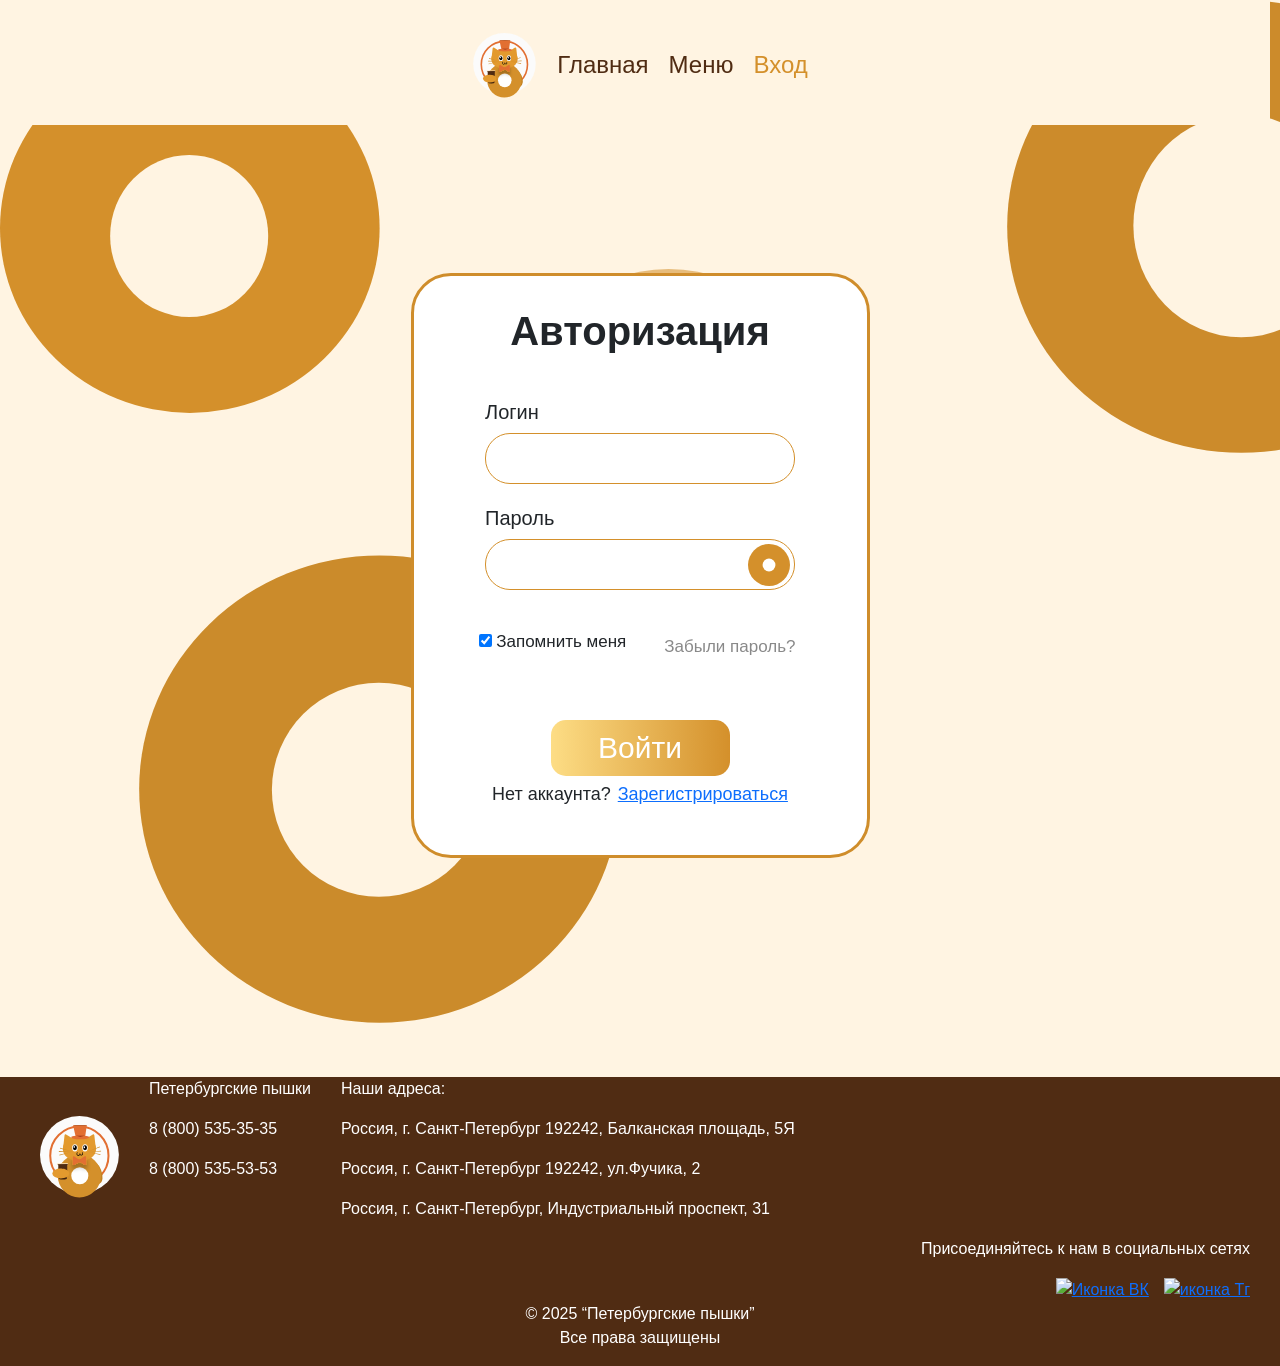
==== auth.html @ 39a7d9be "1" ====
<!DOCTYPE html>
<html lang="en">

<head>
    <meta charset="UTF-8">
    <meta name="viewport" content="width=device-width, initial-scale=1.0">
    <title>Document</title>
    <link href="https://cdn.jsdelivr.net/npm/bootstrap@5.3.8/dist/css/bootstrap.min.css" rel="stylesheet" integrity="sha384-sRIl4kxILFvY47J16cr9ZwB07vP4J8+LH7qKQnuqkuIAvNWLzeN8tE5YBujZqJLB" crossorigin="anonymous">
    <link rel="stylesheet" href="web/css/style.css">
</head>

<body class="body_auth">
    
    <header >
        
        <!-- <nav>
<li><img class="logotype" src="web/img/1.svg" alt="логотип"/></li>
            <li><a href="index.html" class="nav_link">Главная</a></li>
            <li><a href="menu.html" class="nav_link">Меню</a></li>
            <li><a href="auth.html" class="nav_link_active">Вход</a></li>

        </nav> -->

        <nav class="nav-main">
        <div class="nav-wrapper">
          
            <!-- Центральные ссылки -->
            <div class="nav-center">
                <ul class="nav-links"> 
                    <li><img class="logotype" src="web/img/1.svg" alt="логотип"/></li>
                    <li><a href="index.html" class="nav_link">Главная</a></li>
                    <li><a href="menu.html" class="nav_link">Меню</a></li>
                    <li><a href="auth.html" class="nav_link_active">Вход</a></li>
                </ul>
            </div>
            
            
                <button class="nav-toggle" aria-label="Открыть меню">
                    <span class="hamburger"></span>
                </button>
            </div>
        </div>
    </nav>
      
    </header>
    <main>

        <div class="auth">
            <div class="help">
                <div class="card_auth">
                    <div class="txt_name_auth">
                        <p class="name_authReg">Авторизация</p>
                    </div>
                    <div class="fields_auth">
                        <div class="field_login">
                            <label class="name_field">Логин <br>
                                <input class="input_login" type="text" id="loginInput">
                                <div class="error-message" id="loginError"></div>
                            </label>
                        </div>
                        <div class="field_RegAuth">
                            <label class="name_field">Пароль<br>
                                <div class="password_main"> <input class="input_password" type="text" id="passwordInput">
                                    <a href="#" class="password_control"></a>
                                    <div class="error-message" id="passwordError"></div>
                                </div>

                            </label>
                        </div>
                    </div>
                    <div class="enter_checkbox">
                        <div class="checbox_forgot_Password">
                            <div class="checkbox_re">
                                <input class="checkbox_remember" type="checkbox" checked> Запомнить
                                меня
                            </div>
                            <div class="forgotPa">
                                <span>Забыли пароль?</span>
                            </div>
                        </div>
                        <div class="enter_of_register">
                            <div class="enter_but">
                                <a href="index_auth.html"><button class="enter_button">Войти</button></a>
                            </div>
                            <div class="of_register">
                                <span class="acc">Нет аккаунта? </span>
                                <a href="reg.html"><span class="go_reg"> Зарегистрироваться</span></a>
                            </div>
                        </div>


                    </div>



                </div>

            </div>


        </div>




    </main>
    
    <footer>
        <div>
            <div class="footer_info">
                <div class="info_address">
                    <img src="web/img/1.svg" alt="логотип" class="logoFooter">
                    <div>
                        <p class="nameOrg">Петербургские пышки</p>
                        <p class="telNumber1">8 (800) 535-35-35</p>
                        <p class="telNumber2">8 (800) 535-53-53</p>
                    </div>
                    <div>
                        <p class="address">Наши адреса:</p>
                        <p class="address1">Россия, г. Санкт-Петербург 192242, Балканская площадь, 5Я</p>
                        <p class="address2">Россия, г. Санкт-Петербург 192242, ул.Фучика, 2</p>
                        <p class="address3">Россия, г. Санкт-Петербург, Индустриальный проспект, 31</p>
                    </div>

                </div>

                <div class="info_social_network">
                    <p class="text_social_network">Присоединяйтесь к нам в социальных сетях</p>
                </div>
                <div class="icons">
                    <a href="https://vk.com/"><img src="Web/img/vk.svg" alt="Иконка ВК" class="PhotoVK"></a>
                    <a href="https://web.telegram.org/a/"><img src="Web/img/tg.svg" alt="иконка Тг" class="PhotoTg"></a>
                </div>
            </div>



            <div class="copyr_rights">
                <p class="copyra">
                    © 2025 “Петербургские пышки”</p>
                <p class="rights_reserved">Все права защищены
                </p>
            </div>
        </div>
    </footer>
    <script src="web/js/java_script.js"></script>
    <!-- <script>
// Простой скрипт для проверки
document.addEventListener('DOMContentLoaded', function() {
    const btn = document.querySelector('.enter_button');
    const loginInput = document.getElementById('loginInput');
    
    console.log('DOM загружен');
    console.log('Кнопка найдена:', btn);
    console.log('Поле логина найдено:', loginInput);
    
    if (btn && loginInput) {
        btn.addEventListener('click', function(e) {
            e.preventDefault();
            const value = loginInput.value.trim();
            
            if (!value) {
                alert('Введите логин!');
                loginInput.style.borderColor = 'red';
            } else if (value.length < 3) {
                alert('Логин слишком короткий!');
                loginInput.style.borderColor = 'red';
            } else {
                alert('Логин принят!');
                loginInput.style.borderColor = 'green';
                // Переход на другую страницу
                // window.location.href = 'index_auth.html';
            }
        });
    }
});
</script> -->
<script src="https://cdn.jsdelivr.net/npm/bootstrap@5.3.8/dist/js/bootstrap.bundle.min.js" integrity="sha384-FKyoEForCGlyvwx9Hj09JcYn3nv7wiPVlz7YYwJrWVcXK/BmnVDxM+D2scQbITxI" crossorigin="anonymous"></script>
<script src="web/js/java_script.js"></script>
</body>

</html>
---- web/css/style.css ----
@font-face {
    font-family: 'MyFont';
    src: url('/web/fonts/sf-pro-rounded.ttf') format("ttf");
}

body {
    background-color: #FFF4E2 !important;
    margin: 0 !important;
    font-family: 'MyFont', sans-serif !important;
}

header {
    background-color: #FFF4E2;
    position: relative;
    top: -10px;
    align-items: center;
}

.copyr_rights {
    display: flex;
    justify-content: center;
    flex-direction: column;
    align-items: center;
}

.info_social_network {
    display: flex;
    justify-content: right;
    padding-right: 30px;
}

.icons {
    display: flex;
    justify-content: right;
}

.photoBanner {
    display: flex;
    justify-content: center;
}

.glavCartDrinks {
    display: flex;
    flex-wrap: wrap;
    justify-content: center;
    margin-bottom: 20px;
}

.navMenu {
    display: flex;
    justify-content: center;
    align-items: center;
    flex-wrap: wrap;
    gap: 20px;
    padding-bottom: 15px;
    padding-top: 25px;
    background-color: #FFF4E2;
}

nav {
    display: flex;
    flex-grow: 1;
    justify-content: center;
    align-items: center;
    height: 86px;
    margin-top: 5px;

}

.nav_auth {
    display: flex;
    flex-grow: 1;
    justify-content: center;
    align-items: center;
    height: 86px;
    margin-top: 5px;
    margin-left: 137px;
}

.nav_link_active {
    color: #D4902B;
}

.center_header {
    display: flex;
    justify-content: center;
    align-items: center;
    flex-wrap: wrap;
    position: relative;
}

.right_header {
    display: flex;
    justify-content: end;
    align-items: center;
    gap: 20px;
    flex-wrap: wrap;

}


.copyra {
    margin: 0%;
}

.specialDrinkButton {
    color: #502c13;
    background-color: #ffff;
    border-radius: 25px;
    border: none;
    width: 234px;
    height: 46px;
    font-size: 20px;

    cursor: pointer;
}

.specialDrinkButton:hover {
    transition: background-color 0.3s;
    background-color: #502c13;
    color: #fdebc3;
    border: none;
}

.pushkiButton {
    color: #502c13;
    background-color: #ffff;
    border-radius: 25px;
    border: none;
    width: 169px;
    height: 46px;
    font-size: 20px;

    cursor: pointer;
}

.pushkiButton:hover {
    transition: background-color 0.3s;
    background-color: #502c13;
    color: #fdebc3;
    border: none;
}

.coffeButton {
    color: #502c13;
    background-color: #ffff;
    border-radius: 25px;
    border: none;
    width: 242px;
    height: 46px;
    font-size: 20px;

    cursor: pointer;
}

.coffeButton:hover {
    transition: background-color 0.3s;
    background-color: #502c13;
    color: #fdebc3;
    border: none;
}

.NO-coffeButton {
    color: #502c13;
    background-color: #ffff;
    border-radius: 25px;
    border: none;
    width: 150px;
    height: 46px;
    font-size: 20px;

    cursor: pointer;
}

.NO-coffeButton:hover {
    transition: background-color 0.3s;
    background-color: #502c13;
    color: #fdebc3;
    border: none;
}

.NiamButton {
    color: #502c13;
    background-color: #ffff;
    border-radius: 25px;
    border: none;
    width: 150px;
    height: 46px;
    font-size: 20px;

    cursor: pointer;
}

.NiamButton:hover {
    transition: background-color 0.3s;
    background-color: #502c13;
    color: #fdebc3;
    border: none;
}

.dessertsButton {
    color: #502c13;
    background-color: #ffff;
    border-radius: 25px;
    border: none;
    width: 169px;
    height: 46px;
    font-size: 20px;

    cursor: pointer;
}

.dessertsButton:hover {
    transition: background-color 0.3s;
    background-color: #502c13;
    color: #fdebc3;
    border: none;
}

.bakeryButton {
    color: #502c13;
    background-color: #ffff;
    border-radius: 25px;
    border: none;
    width: 165px;
    height: 46px;
    font-size: 20px;

    cursor: pointer;
}

.bakeryButton:hover {
    transition: background-color 0.3s;
    background-color: #502c13;
    color: #fdebc3;
    border: none;
}



.bakeryButton:active {
    background-color: #502c13;
    color: #fdebc3;
    border: none;
}






.SpecialMenu {
    display: flex;
    flex-wrap: wrap;
}

header {
    align-items: center;
    display: flex;
    justify-content: center;
    list-style: none;
    margin: 10px;
}

nav {
    display: flex;
    flex-direction: row;
    gap: 20px;
    font-size: 22px;
}

header>nav a {
    text-decoration: none;
    color: black;


}




.textBanner {
    position: absolute;
    font-weight: bold;
}

.textSpecialMenu-container {
    display: flex;
    flex-direction: column;
    justify-content: start;
    padding-left: 100px;
    width: 400px;

    /* align-items: center; */
}

.SpecialMenu-container {
    display: flex;
    align-items: center;
    justify-content: center;
    position: relative;
}

.textSpecialMenu1 {
    font-size: 28px;
    font-weight: bold;

}

.textSpecialMenu2 {
    font-size: 24px;
}


.specialMenuGet {
    background-color: #502c13;
    color: #fdebc3;
    border-radius: 25px;
    border: none;
    width: 247px;
    height: 54px;
    display: flex;
    justify-content: center;
    align-items: center;
    font-size: 25px;
    cursor: pointer;
    text-decoration: none;
}

.specialMenuGet:hover {
    transition: background-color 0.3s;
    background-color: #D4902B;
    color: #502c13;
    border: none;
}


.specialMenuGet:active {
    transition: background-color 0.3s;
    background-color: #D4902B;
    color: #502c13;
    border: none;
}



.drinksCart {
    width: 400px;
}

.drinksCart:nth-child(1):hover {
    transform: scale(1.1)
}

.PushkaCart {
    width: 400px;
}


.PushkaCart:nth-child(1):hover {
    transform: scale(1.1)
}

.DessertCart {
    width: 425px;
}


.DessertCart:nth-child(1):hover {
    transform: scale(1.1)
}


footer {
    padding: 0px;
    width: 100%;
    background-color: #502c13;
    color: #ffff;
}

.glavCartDrinks {
    display: flex;
    justify-content: center;
    gap: 120px;
}


.textAboutUs {
    font-size: 24px;
    width: 500px;

}

.headingAboutUs {
    display: flex;
    justify-content: center;
    font-size: 30px;
}

.internalAboutUs {
    display: flex;
    justify-content: center;
    gap: 20px;
    flex-direction: row;
    align-items: center;
}

.meow-aboutUs {
    display: flex;
    justify-content: center;
    align-items: center;
    flex-wrap: wrap;
    gap: 80px;
    padding-bottom: 60px;
}





/* ========== АДАПТИВ ДЛЯ НОУТБУКА (1200px - 992px) ========== */
@media (max-width: 1200px) and (min-width: 993px) {
    .SpecialMenu {
        gap: 30px;
        padding: 50px 30px;
    }
    
    .textSpecialMenu-container {
        padding-left: 80px;
        width: 350px;
    }
    
    .textSpecialMenu1 {
        font-size: 26px;
    }
    
    .textSpecialMenu2 {
        font-size: 22px;
    }
    
    .drinksCart,
    .PushkaCart {
        width: 350px;
    }
    
    .DessertCart {
        width: 370px;
    }
    
    .glavCartDrinks {
        gap: 80px;
        padding: 50px 30px;
    }
    
    .textAboutUs {
        font-size: 22px;
        width: 450px;
    }
    
    .meow-aboutUs {
        gap: 60px;
    }
}

/* ========== АДАПТИВ ДЛЯ ПЛАНШЕТА (992px - 768px) ========== */
@media (max-width: 992px) and (min-width: 769px) {
    .SpecialMenu {
        flex-direction: column;
        gap: 40px;
        padding: 40px 30px;
    }
    
    .textSpecialMenu-container {
        padding-left: 0;
        width: 100%;
        max-width: 600px;
        text-align: center;
        align-items: center;
    }
    
    .textSpecialMenu1 {
        font-size: 24px;
        text-align: center;
    }
    
    .textSpecialMenu2 {
        font-size: 20px;
        text-align: center;
    }
    
    .specialMenuGet {
        width: 220px;
        height: 50px;
        font-size: 22px;
    }
    
    .drinksCart,
    .PushkaCart {
        width: 280px;
    }
    
    .DessertCart {
        width: 300px;
    }
    
    .glavCartDrinks {
        gap: 50px;
        padding: 40px 20px;
        flex-wrap: wrap;
    }
    
    .textAboutUs {
        font-size: 20px;
        width: 400px;
        text-align: center;
    }
    
    .meow-aboutUs {
        gap: 40px;
        flex-direction: column;
        text-align: center;
    }
    
    .headingAboutUs {
        font-size: 28px;
        padding: 30px 0;
    }
    
   
}

/* ========== АДАПТИВ ДЛЯ МОБИЛЬНОЙ ВЕРТИКАЛЬНОЙ (до 768px) ========== */
@media (max-width: 768px) {
    .SpecialMenu {
        flex-direction: column;
        gap: 30px;
        padding: 30px 20px;
    }
    
    .specialMenuImage {
        width: 100%;
        max-width: 500px;
        height: auto;
    }
    
    .textSpecialMenu-container {
        padding-left: 0;
        width: 100%;
        text-align: center;
        align-items: center;
    }
    
    .textSpecialMenu1 {
        font-size: 22px;
        text-align: center;
        margin-bottom: 15px;
    }
    
    .textSpecialMenu2 {
        font-size: 18px;
        text-align: center;
        margin-bottom: 20px;
    }
    
    .specialMenuGet {
        width: 200px;
        height: 45px;
        font-size: 20px;
    }
    
    .drinksCart,
    .PushkaCart {
        width: 250px;
    }
    
    .DessertCart {
        width: 270px;
    }
    
    .glavCartDrinks {
        flex-direction: column;
        gap: 30px;
        padding: 30px 20px;
        align-items: center;
    }
    
    .textAboutUs {
        font-size: 18px;
        width: 100%;
        max-width: 500px;
        text-align: center;
        padding: 0 15px;
    }
    
    .meow-aboutUs {
        gap: 30px;
        flex-direction: column;
        text-align: center;
        padding-bottom: 40px;
    }
    
    .PhotoAboutUs {
        width: 90%;
        max-width: 400px;
    }
    
    .headingAboutUs {
        font-size: 26px;
        padding: 25px 0;
    }
    
   
}

/* ========== АДАПТИВ ДЛЯ МАЛЕНЬКИХ ТЕЛЕФОНОВ (до 480px) ========== */
@media (max-width: 480px) {
    .SpecialMenu {
        padding: 20px 15px;
        gap: 20px;
    }
    
    .textSpecialMenu1 {
        font-size: 20px;
    }
    
    .textSpecialMenu2 {
        font-size: 16px;
    }
    
    .specialMenuGet {
        width: 180px;
        height: 40px;
        font-size: 18px;
    }
    
    .drinksCart,
    .PushkaCart {
        width: 200px;
    }
    
    .DessertCart {
        width: 220px;
    }
    
    .glavCartDrinks {
        padding: 20px 15px;
        gap: 20px;
    }
    
    .textAboutUs {
        font-size: 16px;
        padding: 0 10px;
    }
    
    .headingAboutUs {
        font-size: 24px;
        padding: 20px 0;
    }
    
    .meow-aboutUs {
        gap: 20px;
        padding-bottom: 30px;
    }
    
   
}

/* ========== АДАПТИВ ДЛЯ ОЧЕНЬ МАЛЕНЬКИХ ТЕЛЕФОНОВ (до 360px) ========== */
@media (max-width: 360px) {
    .textSpecialMenu1 {
        font-size: 18px;
    }
    
    .textSpecialMenu2 {
        font-size: 15px;
    }
    
    .specialMenuGet {
        width: 160px;
        height: 38px;
        font-size: 16px;
    }
    
    .drinksCart,
    .PushkaCart {
        width: 170px;
    }
    
    .DessertCart {
        width: 190px;
    }
    
    .textAboutUs {
        font-size: 15px;
    }
    
    .headingAboutUs {
        font-size: 22px;
    }
}

/* Плавные переходы при наведении для всех устройств */
.drinksCart,
.PushkaCart,
.DessertCart {
    transition: transform 0.3s ease;
}

/* Убираем hover-эффекты на touch-устройствах */
@media (hover: none) and (pointer: coarse) {
    .drinksCart:hover,
    .PushkaCart:hover,
    .DessertCart:hover,
    .specialMenuGet:hover {
        transform: none;
        background-color: #502c13;
        color: #fdebc3;
    }
    
    .specialMenuGet:active {
        background-color: #D4902B;
        color: #502c13;
    }
}









.info_address {
    padding-left: 40px;
    display: flex;
    flex-direction: row;
    gap: 30px;

}

.icons {
    gap: 15px;
    padding-right: 30px;
}




.MenuSpecCard {
    /* display: grid;
    grid-template-columns: repeat(auto-fill, minmax(300px,1fr));
    max-width: 1446px;
    margin: 0 auto;
   padding: 0 auto; */


    display: grid;
    grid-template-columns: repeat(auto-fit, minmax(300px, 300px));
    max-width: 1446px;
    margin: 0 auto;
    padding: 0 auto;
    justify-content: center;
    gap: 80px;

}


.nameMenu {
    /* display: flex;
    margin-left: 250px;
    font-size: 36px;
    font-weight: lighter;
    position: relative;
    justify-content: start; */

    display: flex;
    margin: 0 auto;
    max-width: 1446px;

    padding: 10px;
    font-size: 36px;
    font-weight: lighter;
    position: relative;
    justify-content: start;
}

.CapychChestnut-Chock-card {
    width: 289px;
    height: 390px;
    background-color: #FDE8C3;
    border-radius: 50px;
    /* margin-left: 250px; */
    margin-bottom: 10px;
}

.CapychPrPumpking-card {
    width: 289px;
    height: 390px;
    background-color: #FDE8C3;
    border-radius: 50px;
    margin-bottom: 10px;

}

.CapChestChCaImg {
    display: flex;
    width: 215px;
    height: 250px;
    margin-left: 35px;
    margin-bottom: 10px;
    align-items: center;
    justify-content: center;
}

.CCCC-card-name {
    display: flex;
    justify-content: center;
    margin-left: 30.5px;
    font-size: 16px;
    font-weight: lighter;
    position: relative;
    border-style: solid;
    border-top: none;
    border-right: none;
    border-left: none;
    border-width: 1px;
    width: 228px;

}

.size-m {
    display: flex;
    border-radius: 100px;
    width: 34px;
    height: 34px;
    justify-content: center;
    align-items: top;
    margin-left: 25px;
    margin-top: 15px;
    border: none;
    background-color: #ffff;
    color: #502c13;
    font-size: 20px;

}

.size-m:hover {
    transition: background-color 0.3s;
    background-color: #502c13;
    color: #FDE8C3;
    border: none;
    cursor: pointer;

}


.PhotoVK {
    cursor: pointer;
}

.PhotoTg {
    cursor: pointer;
}

.price-cccc {
    display: flex;
    position: relative;
    left: 210px;
    bottom: 50px;
    font-size: 20px;
    font-weight: 400;
    width: 82px;
}

.inputCCCC {
    display: flex;
    justify-content: center;
    position: relative;
    bottom: 45px;
}

.backetBut {
    border-radius: 20px;
    width: 150px;
    height: 35px;
    border: none;
    background-color: #ffff;
    color: #502c13;
    font-size: 16px;
    font-weight: lighter;
    margin-top: 5px;
}

.backetBut:hover {
    transition: background-color 0.3s;
    border: none;
    background-color: #502c13;
    color: #FDE8C3;
    cursor: pointer;

}

.CapPrPumpkImg {
    display: flex;
    width: 120px;
    height: 250px;
    margin-left: 80px;
    margin-bottom: 10px;
    align-items: center;
    justify-content: center;


}

.latteCl-van-card {
    width: 289px;
    height: 390px;
    background-color: #FDE8C3;
    border-radius: 50px;

    margin-bottom: 10px;
}

.latteClVanImg {
    display: flex;
    width: 120px;
    height: 250px;
    margin-left: 80px;
    margin-bottom: 10px;
    align-items: center;
    justify-content: center;


}

.TeaObImb-Img {
    display: flex;
    width: 120px;
    height: 250px;
    margin-left: 85px;
    margin-bottom: 10px;
    align-items: center;
    justify-content: center;

}

.TeaObImb-card {
    width: 289px;
    height: 390px;
    background-color: #FDE8C3;
    border-radius: 50px;

    margin-bottom: 10px;
}


.PushkaPCard {
    width: 289px;
    height: 390px;
    background-color: #FDE8C3;
    border-radius: 50px;

    margin-bottom: 10px;
}

.PushkaPImg {
    display: flex;
    width: 180px;
    height: 166px;
    position: relative;
    left: 54.5px;
    top: 80px;
    margin-bottom: 10px;
    align-items: center;
    justify-content: center;

}

.price-food {
    display: flex;
    position: relative;
    left: 210px;
    bottom: 50px;
    font-size: 20px;
    font-weight: 400;
    width: 82px;
    top: 1px;
}

.Food-card-name {
    display: flex;
    justify-content: center;
    margin-left: 25px;
    font-size: 16px;
    font-weight: lighter;
    position: relative;
    border-style: solid;
    border-top: none;
    border-right: none;
    border-left: none;
    border-width: 1px;
    width: 228px;

}

.Push-card-info {
    position: relative;
    top: 85px;



}

.inputPushk {

    display: flex;
    justify-content: center;
    position: relative;
    bottom: 15px;
}

.PushkaPImgNo {
    display: flex;
    width: 220px;
    height: 166px;
    position: relative;
    left: 34.5px;
    top: 80px;
    margin-bottom: 10px;
    align-items: center;
    justify-content: center;

}

.size-s {
    display: flex;
    border-radius: 100px;
    width: 34px;
    height: 34px;
    justify-content: center;
    align-items: top;
    margin-left: 25px;
    margin-top: 15px;
    border: none;
    background-color: #ffff;
    color: #502c13;
    font-size: 20px;


}

.size-s:hover {
    transition: background-color 0.3s;
    background-color: #502c13;
    color: #FDE8C3;
    border: none;
    cursor: pointer;

}


.size-sm {
    display: flex;
    border-radius: 100px;
    width: 34px;
    height: 34px;
    justify-content: center;
    align-items: top;
    margin-left: 5px;
    margin-top: 15px;
    border: none;
    background-color: #ffff;
    color: #502c13;
    font-size: 20px;


}

.size-sm:hover {
    transition: background-color 0.3s;
    background-color: #502c13;
    color: #FDE8C3;
    border: none;
    cursor: pointer;

}

.cnopcSize {
    display: flex;
    height: 34px;
    flex-direction: row;
    position: relative;
    bottom: 15px;

}

.EspressoImg {
    display: flex;
    width: 110px;
    height: 250px;
    margin-left: 89.5px;
    margin-bottom: 10px;
    align-items: center;
    justify-content: center;
}

.americanoImg {
    display: flex;
    width: 130px;
    height: 250px;
    margin-left: 79.5px;
    margin-bottom: 10px;
    align-items: center;
    justify-content: center;
}

.CapuchImg {
    display: flex;
    width: 140px;
    height: 250px;
    margin-left: 74.5px;
    margin-bottom: 10px;
    align-items: center;
    justify-content: center;
}

.rafImg {
    display: flex;
    width: 125px;
    height: 250px;
    margin-left: 82px;
    margin-bottom: 10px;
    align-items: center;
    justify-content: center;

}

.FlatImg {
    display: flex;
    width: 140px;
    height: 250px;
    margin-left: 74.5px;
    margin-bottom: 10px;
    align-items: center;
    justify-content: center;


}

.LatteImg {
    display: flex;
    width: 126px;
    height: 250px;
    margin-left: 82.5px;
    margin-bottom: 10px;
    align-items: center;
    justify-content: center;

}



.body_auth {
    background-image: url("../img/fonAuth.svg");
    margin: 0;
}






.help {
    display: flex;
    justify-content: center;

    margin-top: 137.5px;
    margin-bottom: 219.5px;
    flex-wrap: wrap;
}

.card_auth {
    position: relative;
    width: 459px;
    height: 585px;
    background-color: #ffff;
    border-color: #CF8D2B;
    border-style: solid;
    border-radius: 40px;


}


.txt_name_auth {
    display: flex;
    justify-content: center;
    margin-top: 25px;
}


.name_authReg {
    font-size: 40px;
    font-weight: bolder;
}

.input_login {
    width: 310px;
    height: 51px;
    border-style: solid;
    border-width: 1.5px;
    border-radius: 25px;
    border-color: #D4902B;
    margin-top: 6px;
    font-size: 20px;
    box-sizing: border-box;
    padding-left: 15px;
}

.field_login {
    display: flex;
    justify-content: center;
    position: relative;
    top: 20px;
}





.input_password {
    width: 310px;
    height: 51px;
    border-style: solid;
    border-width: 1.5px;
    border-radius: 25px;
    border-color: #D4902B;
    margin-top: 6px;
    font-size: 20px;
    position: relative;
    box-sizing: border-box;
    padding-left: 15px;
    box-shadow: none !important;

}

.name_field {
    font-size: 20px;
    font-weight: 500;
}


.password_control {
    position: absolute;
    top: 11px;
    width: 42px;
    height: 42px;
    right: 5px;
    display: inline-block;

    background: url(/web/img/hide-pushka.svg) 0 0 no-repeat;
}

.password_main {
    position: relative;
}

.enter_checkbox {
    position: relative;
}

.checkbox_re {
    position: relative;
    top: 40px;
    left: 65px;
    font-size: 17px;
}

.forgotPa {
    position: relative;
    top: 20px;
    display: flex;
    justify-content: right;
    /* right: 80px; */
    left: 250px;
    font-size: 17px;
    color: #898989;
    width: 132px;
    height: auto;
}

.enter_but {
    position: relative;
    display: flex;
    justify-content: center;
    top: 80px;

}

.enter_button {
    width: 179px;
    height: 56px;
    border-radius: 15px;
    border: none;
    font-size: 30px;
    color: #ffff;
    font-weight: lighter;
    background-image: linear-gradient(to right, #FDDD85, #D4902B);
    cursor: pointer;

}

.enter_button:hover {
    background-image: linear-gradient(to right, #f7c849, #ce7d04);
}

.of_register {
    position: relative;
    display: flex;
    justify-content: center;
    top: 85px;
    font-size: 18px;

}

.field_RegAuth {
    display: flex;
    justify-content: center;
    position: relative;
    top: 20px;

}

@media (max-height: 48px) {
        
        
        .card_auth {
           width: 320px;
        height: 480px;
        border-width: 1.5px;
        }
    }


    
.card_register {
    position: relative;
    width: 479px;
    height: 688px;
    background-color: #ffff;
    border-color: #CF8D2B;
    border-style: solid;
    border-radius: 40px;

}


.reg_button {
    width: 239px;
    height: 56px;
    border-radius: 15px;
    border: none;
    font-size: 30px;
    color: #ffff;
    font-weight: lighter;
    background-image: linear-gradient(to right, #FDDD85, #D4902B);
    cursor: pointer;
}

.reg_button:hover {
    background-image: linear-gradient(to right, #f7c849, #ce7d04);
}

.register_button {
    position: relative;
    display: flex;
    justify-content: center;
    top: 60px;

}

.of_registerS {
    position: relative;
    display: flex;
    justify-content: center;
    top: 65px;
    font-size: 18px;

}

.checkbox_register {
    position: relative;
    top: 30px;
    left: 75px;
    font-size: 17px;
}


.checbox-forgotPassword {
    height: 20px;
}

.go_reg {
    margin-left: 7px;
}

html {
    scroll-behavior: smooth;
}

.input_login.valid {
    background-color: green;
    border: 2px solid #4CAF50;
}

.input_login.invalid {
    background-color: red;
    border: 2px solid #4CAF50;
}

.error-message {
    color: #F44336;
    font-size: 14px;
    margin-top: 5px;
    min-height: 14px;
}

.output {
    background-color: #502c13;
    color: #fdebc3;
    border-radius: 30px;
    border: none;
    width: 216px !important;
    height: 45px;
    display: flex;
    justify-content: center;
    align-items: center;
    font-size: 20px;
    cursor: pointer;

}

.output:hover {
    transition: background-color 0.3s;
    background-color: #D4902B;
    color: #502c13;
    border: none;
}


@media (max-height: 48px) {
        
        
        .card_register {
           width: 320px;
        height: 480px;
        border-width: 1.5px;
        }
    }




.container {
    max-width: 1300px;
    margin: 0 auto;
}

.bottom_output {
    position: relative;
    width: 203px;
    height: 34px;
    display: flex;

}


.cards-layout {
    display: flex;
    gap: 30px;
    flex-wrap: wrap;
}


.card-left {
    width: 505px;
    height: 770px;
    background: #FDE8C3;
    border-radius: 30px;



    margin-bottom: 40px;
    font-size: 18px;
    flex-wrap: wrap;
}


.right-column {
    display: flex;
    flex-direction: column;
    gap: 30px;
    flex-wrap: wrap;
}


.card-right {
    width: 714px;
    height: 370px;
    background-image: linear-gradient(to right, #FDE8C3, #D4902B);
    border-radius: 30px;
    display: flex;


    font-size: 18px;
    flex-wrap: wrap;
}

.card-right_two {
    width: 714px;
    height: 370px;
    background-image: linear-gradient(to right, #FDE8C3, #D4902B);
    border-radius: 30px;
    flex-wrap: wrap;
}




.card-left,
.card-right {
    position: relative;
}



.bottom_output {
    position: relative;
    bottom: 30px;
    left: 151px;
    right: 0;
    display: flex;
    justify-content: center;
    top: 20px;

}

.avatar {
    width: 320px;
    height: 232px;
    display: flex;
    justify-content: center;

}


.pushka_avatar {
    position: relative;
    top: 30px;

}

.palka_razdel {
    display: flex;
    justify-content: center;
    position: relative;
    right: 30px;
    top: 60px;

}

/* */

.info_login_user {
    font-size: 24px;
    font-weight: 400;
    position: relative;
    left: 50px;
    margin-bottom: 6px;
}

.info_name_user {
    font-size: 17px;
    position: relative;
    left: 50px;

}

.info_nomber_user {
    font-size: 17px;
    position: relative;
    left: 80px;
}

.info_discount_user {
    font-size: 17px;
    position: relative;
    left: 50px;
    margin-top: 6px;
}

.info_order_user {
    width: 428px;
    position: relative;
    left: 50px;
}

.order_user {
    font-size: 32px;
    font-weight: lighter;
}

.number_of_orders {
    font-size: 32px;
    font-weight: lighter;
    position: relative;
    padding-left: 150px;


}

.amount_of_ransom {
    position: relative;
    top: 20px;
    font-size: 32px;
    font-weight: lighter;
}

.amount_of_money {
    font-size: 32px;
    font-weight: lighter;
    position: relative;
    padding-left: 50px;
    top: 20px;
}

.info_loalty {
    padding-top: 60px;
    position: relative;
    left: 50px;
    font-size: 14px;
    width: 400px;
}


.two_card_info {
    position: relative;
    left: 30px;
    top: 10px;
}

.three_card_info {
    position: relative;
    left: 30px;
    top: 10px;

}

.activity_order {
    font-size: 24px;
    font-weight: lighter;
    color: #502C13;
    margin-bottom: 10px;
    position: relative;
    top: 6px;
    left: 7px;
}

.activity_razdelit {
    position: relative;
    bottom: 10px;

}


.closed_order {
    font-size: 24px;
    font-weight: lighter;
    color: #502C13;
    position: relative;
    top: 6px;
    left: 7px;
}


.activity_razdelit_two {
    position: relative;
    bottom: 20px;

}

.order_03 {
    width: 666px;
    height: 121px;
    background-color: rgba(255, 255, 255, 0.7);
    border-radius: 20px;
    display: flex;
    flex-direction: row;
    cursor: pointer;
}





.order_02 {
    width: 666px;
    height: 121px;
    background-color: rgba(255, 255, 255, 0.7);
    border-radius: 20px;
    display: flex;
    flex-direction: row;
    cursor: pointer;
}

.order_01 {
    width: 666px;
    height: 121px;
    background-color: rgba(255, 255, 255, 0.7);
    border-radius: 20px;
    margin-bottom: 10px;
    display: flex;
    flex-direction: row;
    cursor: pointer;
}

.position_order_03 {
    display: flex;
    position: relative;
    top: 13.5px;
    gap: 10px;
    padding-left: 10px;
    width: 86;
    height: 94px;
}



.order_03:nth-child(1):hover {
    transform: scale(1.02)
}

.order_02:nth-child(2):hover {
    transform: scale(1.02);
}

.order_01:nth-child(1):hover {
    transform: scale(1.02);
}

.text_order_numberOr {
    display: flex;
    justify-content: end;
    position: relative;
    left: 290px;
    font-size: 16px;
    font-weight: lighter;
    margin-bottom: 1px;
}

.text_order_dateOr {
    display: flex;
    justify-content: end;
    position: relative;
    left: 290px;
    font-size: 11px;
    color: #898989;
    margin-top: 1px;
}

.text_order_priceOr {
    display: flex;
    justify-content: end;
    position: relative;
    left: 290px;
    font-size: 18px;
    top: 28px;
    font-weight: lighter;

}

.text_order_numberOr2 {
    display: flex;
    justify-content: end;
    position: relative;
    left: 380px;
    font-size: 16px;
    font-weight: lighter;
    margin-bottom: 1px;
}

.text_order_dateOr2 {
    display: flex;
    justify-content: end;
    position: relative;
    left: 380px;
    font-size: 11px;
    color: #898989;
    margin-top: 1px;
}

.text_order_priceOr2 {
    display: flex;
    justify-content: end;
    position: relative;
    left: 380px;
    font-size: 18px;
    top: 28px;
    font-weight: lighter;

}

.name_basket {
    width: 1920px;
    height: 92px;
    background-color: #FDE8C3;
    display: flex;
    align-items: center;

}

.basket_n {
    font-size: 36px;
    font-weight: 600px;
    display: flex;
    padding-left: 110px;
}


/* .basket_card{
    width: 820px;
    height: 513px;
    background-color: rgba(255, 255, 255, 0.5);
} */

.container2 {

    display: flex;
    gap: 30px;
    justify-content: center;
    margin-top: 70px;
}


.card-left2 {
    width: 820px;
    height: 513px;
    background-color: white;
    border-radius: 15px;

}


.card-right2 {
    width: 358px;
    height: 461px;
    background-color: white;
    border-radius: 15px;

}

.button-container {
    width: 100%;
    display: flex;
    justify-content: right;
    padding-right: 90px;
    position: relative;
    bottom: 20px;
    padding-bottom: 120px;

}

.main-button {
    width: 200px;
    height: 50px;
    background-color: #502C13;
    background: #502C13;
    border-radius: 25px;
    border-bottom: #502C13;
    border: #502c13;
    color: #966e17;
    font-size: 24px;
    font-weight: lighter;
    border: none;
    border-radius: 30px;
    font-size: 16px;
    cursor: pointer;
}

.main-button:hover {
    transition: background-color 0.3s;
    background-color: #D4902B;
    color: #502C13;
    border: none;
    cursor: pointer;
}






      
      /* Шапка */
     
      /* Основное содержимое */
      /* main {
        flex: 1;
        padding: 30px 0 60px;
        max-width: 1200px;
        margin: 0 auto;
        width: 100%;
      } */
      
      .name_basket {
        text-align: center;
        margin-bottom: 40px;
      }
      
      .basket_n {
        font-size: 36px;
        font-weight: 700;
        color: var(--dark-color);
        position: relative;
        display: inline-block;
      }
      
      .basket_n:after {
        content: '';
        position: absolute;
        width: 100%;
        height: 4px;
        background-color: var(--secondary-color);
        bottom: -10px;
        left: 0;
        border-radius: 2px;
      }
      
      /* Контейнер корзины */
      .basket-container {
        display: flex;
        flex-wrap: wrap;
        gap: 30px;
        margin-bottom: 40px;
      }
      
      .basket-items {
        flex: 1;
        min-width: 300px;
      }
      
      .order-summary {
        width: 100%;
        max-width: 400px;
        background-color: white;
        border-radius: 15px;
        padding: 25px;
        box-shadow: 0 5px 15px rgba(0, 0, 0, 0.08);
      }
      
      .cart-item {
        background-color: white;
        border-radius: 15px;
        padding: 20px;
        margin-bottom: 20px;
        box-shadow: 0 3px 10px rgba(0, 0, 0, 0.05);
        display: flex;
        flex-wrap: wrap;
        align-items: center;
      }
      
      .item-image {
        width: 100px;
        height: 100px;
        border-radius: 10px;
        object-fit: cover;
        margin-right: 20px;
      }
      
      .item-details {
        flex: 1;
        min-width: 200px;
      }
      
      .item-title {
        font-weight: 600;
        font-size: 20px;
        margin-bottom: 5px;
        color: var(--dark-color);
      }
      
      .item-description {
        color: #666;
        margin-bottom: 8px;
        font-size: 14px;
      }
      
      .item-size {
        display: inline-block;
        background-color: var(--light-color);
        padding: 3px 10px;
        border-radius: 20px;
        font-size: 14px;
        color: var(--dark-color);
        margin-bottom: 10px;
      }
      
      .item-controls {
        display: flex;
        align-items: center;
        justify-content: space-between;
        margin-top: 10px;
      }
      
      .quantity-control {
        display: flex;
        align-items: center;
        border: 1px solid #ddd;
        border-radius: 25px;
        overflow: hidden;
      }
      
      .quantity-btn {
        background-color: #f8f8f8;
        border: none;
        width: 40px;
        height: 40px;
        font-size: 18px;
        cursor: pointer;
        transition: background-color 0.2s;
      }
      
      .quantity-btn:hover {
        background-color: #eee;
      }
      
      .quantity-value {
        width: 50px;
        text-align: center;
        font-weight: 600;
      }
      
      .item-price {
        font-weight: 700;
        font-size: 22px;
        color: var(--primary-color);
      }
      
      .item-remove {
        background: none;
        border: none;
        color: #999;
        cursor: pointer;
        font-size: 14px;
        transition: color 0.2s;
      }
      
      .item-remove:hover {
        color: #ff5555;
      }
      
      /* Секция итогов */
      .summary-title {
        font-size: 24px;
        font-weight: 700;
        color: var(--dark-color);
        margin-bottom: 25px;
        text-align: center;
      }
      
      .summary-row {
        display: flex;
        justify-content: space-between;
        margin-bottom: 15px;
        padding-bottom: 10px;
        border-bottom: 1px dashed #eee;
      }
      
      .summary-total {
        font-size: 26px;
        font-weight: 800;
        color: var(--primary-color);
        margin-top: 10px;
        padding-top: 15px;
        border-top: 2px solid var(--accent-color);
      }
      
      .delivery-section, .payment-section {
        margin-top: 25px;
      }
      
      .section-title {
        font-size: 18px;
        font-weight: 600;
        margin-bottom: 15px;
        color: var(--dark-color);
      }
      
      .delivery-option {
        display: flex;
        align-items: center;
        margin-bottom: 10px;
        padding: 10px 15px;
        border-radius: 10px;
        cursor: pointer;
        transition: background-color 0.2s;
      }
      
      .delivery-option:hover {
        background-color: #f9f9f9;
      }
      
      .delivery-option.active {
        background-color: var(--light-color);
        border: 1px solid var(--accent-color);
      }
      
      .delivery-icon {
        margin-right: 10px;
        color: var(--primary-color);
        font-size: 18px;
      }
      
      .address-input {
        width: 100%;
        padding: 12px 15px;
        border: 1px solid #ddd;
        border-radius: 10px;
        margin-top: 10px;
        font-size: 16px;
      }
      
      .payment-options {
        display: flex;
        flex-wrap: wrap;
        gap: 10px;
      }
      
      .payment-option {
        flex: 1;
        min-width: 120px;
        text-align: center;
        padding: 12px;
        border: 1px solid #ddd;
        border-radius: 10px;
        cursor: pointer;
        transition: all 0.2s;
      }
      
      .payment-option:hover {
        border-color: var(--accent-color);
      }
      
      .payment-option.active {
        border-color: var(--primary-color);
        background-color: var(--light-color);
      }
      
      .payment-icon {
        font-size: 24px;
        margin-bottom: 8px;
        color: var(--primary-color);
      }
      
     
      
      .main-button {
        background-color: var(--primary-color);
        color: #502C13;
        border: none;
        padding: 18px 60px;
        font-size: 20px;
        font-weight: 700;
        border-radius: 50px;
        cursor: pointer;
        transition: all 0.3s;
      
      }
      
      .main-button:hover {
        background-color: var(--dark-color);
        transform: translateY(-3px);
        
      }
      
      .main-button:active {
        transform: translateY(0);
      }
      
      /* Футер */
      
      
      /* Адаптивность */
      @media (max-width: 992px) {
        .basket-container {
          flex-direction: column;
        }
        
        .order-summary {
          max-width: 100%;
        }
        
        .info_address {
          flex-direction: column;
        }
        
        .logoFooter {
            margin-top: 45px;
          margin-bottom: 20px;
          width: 69px;
          height: 69px;
        }
        
        .namTel {
          margin-right: 0;
          margin-bottom: 25px;
        }
      }
      
      @media (max-width: 768px) {
        .navbar-custom {
          flex-wrap: wrap;
        }
        
        .nav_auth {
          order: 3;
          width: 100%;
          justify-content: center;
          margin-top: 15px;
        }
        
        .right_header {
          order: 2;
        }
        
        .cart-item {
          flex-direction: column;
          align-items: flex-start;
        }
        
        .item-image {
          margin-right: 0;
          margin-bottom: 15px;
        }
        
        .item-controls {
          width: 100%;
        }
        
        .copyr_rights {
          flex-direction: column;
          text-align: center;
          gap: 10px;
        }
      }
      
      @media (max-width: 576px) {
        .basket_n {
          font-size: 28px;
        }
        
        .item-title {
          font-size: 18px;
        }
        
        .main-button {
          width: 100%;
          padding: 16px 30px;
        }
        
        .payment-options {
          flex-direction: column;
        }
      }

















       .quantity-counter {
        display: flex;
        align-items: center;
        justify-content: center;
        gap: 8px;
        margin-top: 8px;
    }
    
    .counter-btn {
        width: 30px;
        height: 30px;
        border-radius: 50%;
        border: 2px solid #502C13;
        background-color: transparent;
        color: #502C13;
        font-size: 18px;
        font-weight: bold;
        display: flex;
        align-items: center;
        justify-content: center;
        cursor: pointer;
        transition: all 0.2s;
        padding: 0;
    }
    
    .counter-btn:hover {
        background-color: #FDE8C3;
        color: #CF8D2B;
    }
    
    .counter-value {
        font-size: 16px;
        font-weight: bold;
        min-width: 30px;
        text-align: center;
    }
    
    /* Стили для активного размера */
    .size-btn.active {
        background-color: #502c13;
        color: white;
        border-color: #dc3545;
    }
    
    .size-btn {
        cursor: pointer;
        transition: all 0.2s;
        background-color: transparent;
    }
    
    .size-btn:hover:not(.active) {
        background-color: #f8f9fa;
        border-color: #adb5bd;
    }
    
    /* Анимация для кнопки */
    @keyframes pulse {
        0% { transform: scale(1); }
        50% { transform: scale(1.05); }
        100% { transform: scale(1); }
    }
    
    .added-animation {
        animation: pulse 0.3s ease;
    }


/* ОСНОВНЫЕ СТИЛИ - остаются без изменений */
.MenuSpecCard {
    display: grid;
    grid-template-columns: repeat(auto-fit, minmax(300px, 300px));
    max-width: 1446px;
    margin: 0 auto;
    padding: 0 auto;
    justify-content: center;
    gap: 80px;
}

.nameMenu {
    display: flex;
    margin: 0 auto;
    max-width: 1446px;
    padding: 10px;
    font-size: 36px;
    font-weight: lighter;
    position: relative;
    justify-content: start;
}

.CapychChestnut-Chock-card,
.CapychPrPumpking-card,
.latteCl-van-card,
.TeaObImb-card,
.PushkaPCard {
    width: 289px;
    height: 390px;
    background-color: #FDE8C3;
    border-radius: 50px;
    margin-bottom: 10px;
}

.CapChestChCaImg {
    display: flex;
    width: 215px;
    height: 250px;
    margin-left: 35px;
    margin-bottom: 10px;
    align-items: center;
    justify-content: center;
}

.CCCC-card-name,
.Food-card-name {
    display: flex;
    justify-content: center;
    margin-left: 30.5px;
    font-size: 16px;
    font-weight: lighter;
    position: relative;
    border-style: solid;
    border-top: none;
    border-right: none;
    border-left: none;
    border-width: 1px;
    width: 228px;
}

.size-m,
.size-s,
.size-sm {
    display: flex;
    border-radius: 100px;
    width: 34px;
    height: 34px;
    justify-content: center;
    align-items: top;
    margin-left: 25px;
    margin-top: 15px;
    border: none;
    background-color: #ffff;
    color: #502c13;
    font-size: 20px;
    cursor: pointer;
}

.size-m:hover,
.size-s:hover,
.size-sm:hover {
    transition: background-color 0.3s;
    background-color: #502c13;
    color: #FDE8C3;
    border: none;
}

.price-cccc,
.price-food {
    display: flex;
    position: relative;
    left: 210px;
    bottom: 50px;
    font-size: 20px;
    font-weight: 400;
    width: 82px;
}

.backetBut {
    border-radius: 20px;
    width: 150px;
    height: 35px;
    border: none;
    background-color: #ffff;
    color: #502c13;
    font-size: 16px;
    font-weight: lighter;
    margin-top: 5px;
    cursor: pointer;
}

.backetBut:hover {
    transition: background-color 0.3s;
    border: none;
    background-color: #502c13;
    color: #FDE8C3;
}

.cnopcSize {
    display: flex;
    height: 34px;
    flex-direction: row;
    position: relative;
    bottom: 15px;
}

/* Изображения остаются без изменений */
.CapPrPumpkImg,
.latteClVanImg,
.TeaObImb-Img {
    display: flex;
    width: 120px;
    height: 250px;
    margin-left: 80px;
    margin-bottom: 10px;
    align-items: center;
    justify-content: center;
}

.TeaObImb-Img {
    margin-left: 85px;
}

.PushkaPImg {
    display: flex;
    width: 180px;
    height: 166px;
    position: relative;
    left: 54.5px;
    top: 80px;
    margin-bottom: 10px;
    align-items: center;
    justify-content: center;
}

.PushkaPImgNo {
    display: flex;
    width: 220px;
    height: 166px;
    position: relative;
    left: 34.5px;
    top: 80px;
    margin-bottom: 10px;
    align-items: center;
    justify-content: center;
}

.EspressoImg {
    display: flex;
    width: 110px;
    height: 250px;
    margin-left: 89.5px;
    margin-bottom: 10px;
    align-items: center;
    justify-content: center;
}

.americanoImg {
    display: flex;
    width: 130px;
    height: 250px;
    margin-left: 79.5px;
    margin-bottom: 10px;
    align-items: center;
    justify-content: center;
}

.CapuchImg {
    display: flex;
    width: 140px;
    height: 250px;
    margin-left: 74.5px;
    margin-bottom: 10px;
    align-items: center;
    justify-content: center;
}

.rafImg {
    display: flex;
    width: 125px;
    height: 250px;
    margin-left: 82px;
    margin-bottom: 10px;
    align-items: center;
    justify-content: center;
}

.FlatImg {
    display: flex;
    width: 140px;
    height: 250px;
    margin-left: 74.5px;
    margin-bottom: 10px;
    align-items: center;
    justify-content: center;
}

.LatteImg {
    display: flex;
    width: 126px;
    height: 250px;
    margin-left: 82.5px;
    margin-bottom: 10px;
    align-items: center;
    justify-content: center;
}

.Push-card-info {
    position: relative;
    top: 85px;
}

.price-food {
    top: 1px;
}

.inputPushk {
    display: flex;
    justify-content: center;
    position: relative;
    bottom: 15px;
}

.inputCCCC {
    display: flex;
    justify-content: center;
    position: relative;
    bottom: 45px;
}

/* НАВИГАЦИОННОЕ МЕНЮ - остаемся как есть */
.navMenu {
    display: flex;
    justify-content: center;
    align-items: center;
    flex-wrap: wrap;
    gap: 20px;
    padding-bottom: 15px;
    padding-top: 25px;
    background-color: #FFF4E2;
}

nav {
    display: flex;
    flex-grow: 1;
    justify-content: center;
    align-items: center;
    height: 86px;
    margin-top: 5px;
}

.nav_auth {
    display: flex;
    flex-grow: 1;
    justify-content: center;
    align-items: center;
    height: 86px;
    margin-top: 5px;
    margin-left: 137px;
}

.nav_link_active {
    color: #D4902B;
}

/* ========== ТОЛЬКО АДАПТИВНЫЕ СТИЛИ ========== */

/* 1. ПЛАНШЕТЫ ВЕРТИКАЛЬНЫЕ (768px - 991px) */
@media (max-width: 991px) {
    .MenuSpecCard {
        grid-template-columns: repeat(auto-fit, minmax(280px, 280px));
        gap: 60px;
        max-width: 900px;
    }
    
    .nameMenu {
        max-width: 900px;
        font-size: 32px;
        padding: 15px;
    }
    
    /* Немного уменьшаем карточки для планшетов */
    .CapychChestnut-Chock-card,
    .CapychPrPumpking-card,
    .latteCl-van-card,
    .TeaObImb-card,
    .PushkaPCard {
        width: 280px;
        height: 380px;
        margin: 0 auto 15px;
    }
    
    /* Корректируем позиционирование изображений */
    .CapChestChCaImg {
        width: 200px;
        height: 230px;
        margin-left: 40px;
    }
    
    .CapPrPumpkImg,
    .latteClVanImg,
    .TeaObImb-Img {
        width: 110px;
        height: 230px;
        margin-left: 85px;
    }
    
    .TeaObImb-Img {
        margin-left: 85px;
    }
    
    .PushkaPImg {
        width: 160px;
        height: 150px;
        left: 60px;
        top: 70px;
    }
    
    .PushkaPImgNo {
        width: 200px;
        height: 150px;
        left: 40px;
        top: 70px;
    }
    
    .EspressoImg {
        width: 100px;
        height: 230px;
        margin-left: 90px;
    }
    
    .americanoImg {
        width: 120px;
        height: 230px;
        margin-left: 80px;
    }
    
    .CapuchImg {
        width: 130px;
        height: 230px;
        margin-left: 75px;
    }
    
    .rafImg {
        width: 115px;
        height: 230px;
        margin-left: 82.5px;
    }
    
    .FlatImg {
        width: 130px;
        height: 230px;
        margin-left: 75px;
    }
    
    .LatteImg {
        width: 116px;
        height: 230px;
        margin-left: 82px;
    }
    
    /* Текст и кнопки */
    .CCCC-card-name,
    .Food-card-name {
        width: 220px;
        margin-left: 30px;
        font-size: 15px;
    }
    
    .price-cccc,
    .price-food {
        left: 200px;
        bottom: 45px;
        font-size: 18px;
    }
    
    .size-m,
    .size-s,
    .size-sm {
        width: 32px;
        height: 32px;
        font-size: 18px;
        margin-left: 22px;
    }
    
    .backetBut {
        width: 140px;
        height: 32px;
        font-size: 15px;
    }
    
    /* Навигационное меню для планшетов */
    .navMenu {
        gap: 15px;
        padding: 20px 10px 15px;
    }
    
    .navMenu button {
        padding: 10px 18px;
        font-size: 15px;
    }
}

/* 2. ТЕЛЕФОНЫ ВЕРТИКАЛЬНЫЕ (393px - 767px) */
@media (max-width: 767px) {
    .MenuSpecCard {
        grid-template-columns: repeat(2, 1fr);
        gap: 20px;
        max-width: 393px;
        padding: 0 15px;
        justify-content: center;
    }
    
    .nameMenu {
        max-width: 393px;
        font-size: 28px;
        padding: 12px 20px;
        justify-content: center;
        text-align: center;
    }
    
    /* Карточки для телефонов - 2 в ряд */
    .CapychChestnut-Chock-card,
    .CapychPrPumpking-card,
    .latteCl-van-card,
    .TeaObImb-card,
    .PushkaPCard {
        width: 175px;
        height: 330px;
        border-radius: 40px;
        margin: 0 auto 15px;
    }
    
    /* Изображения для мобилок */
    .CapChestChCaImg {
        width: 130px;
        height: 160px;
        margin-left: 22.5px;
    }
    
    .CapPrPumpkImg,
    .latteClVanImg,
    .TeaObImb-Img {
        width: 80px;
        height: 160px;
        margin-left: 47.5px;
    }
    
    .TeaObImb-Img {
        margin-left: 47.5px;
    }
    
    .PushkaPImg {
        width: 110px;
        height: 100px;
        left: 32.5px;
        top: 65px;
    }
    
    .PushkaPImgNo {
        width: 150px;
        height: 100px;
        left: 12.5px;
        top: 65px;
    }
    
    .EspressoImg {
        width: 70px;
        height: 160px;
        margin-left: 52.5px;
    }
    
    .americanoImg {
        width: 90px;
        height: 160px;
        margin-left: 42.5px;
    }
    
    .CapuchImg {
        width: 100px;
        height: 160px;
        margin-left: 37.5px;
    }
    
    .rafImg {
        width: 85px;
        height: 160px;
        margin-left: 45px;
    }
    
    .FlatImg {
        width: 100px;
        height: 160px;
        margin-left: 37.5px;
    }
    
    .LatteImg {
        width: 86px;
        height: 160px;
        margin-left: 44.5px;
    }
    
    /* Текст и кнопки для мобилок */
    .CCCC-card-name,
    .Food-card-name {
        width: 150px;
        margin-left: 12.5px;
        font-size: 13px;
    }
    
    .price-cccc,
    .price-food {
        left: 125px;
        bottom: 40px;
        font-size: 16px;
        width: 60px;
    }
    
    .size-m,
    .size-s,
    .size-sm {
        width: 28px;
        height: 28px;
        font-size: 16px;
        margin-left: 15px;
        margin-top: 10px;
    }
    
    .size-sm {
        margin-left: 5px;
    }
    
    .backetBut {
        width: 120px;
        height: 30px;
        font-size: 13px;
        margin-top: 8px;
    }
    
    /* Навигационное меню - горизонтальная прокрутка */
    .navMenu {
        flex-wrap: nowrap;
        overflow-x: auto;
        justify-content: flex-start;
        white-space: nowrap;
        gap: 12px;
        padding: 15px 10px;
        -webkit-overflow-scrolling: touch;
        scrollbar-width: none; /* Скрываем скроллбар для чистоты */
    }
    
    .navMenu::-webkit-scrollbar {
        display: none; /* Скрываем скроллбар в Chrome/Safari */
    }
    
    .navMenu button {
        flex-shrink: 0;
        padding: 8px 16px;
        font-size: 14px;
    }
    
    /* Хедер для мобилок */
    nav {
        height: 70px;
        padding: 0 10px;
    }
    
    .nav_auth {
        margin-left: auto; /* Сдвигаем кнопку входа вправо */
    }
    
    /* Корректировка позиций для карточек пышек */
    .Push-card-info {
        top: 70px;
    }
    
    .price-food {
        top: 0;
    }
    
    .inputPushk {
        bottom: 10px;
    }
    
    .inputCCCC {
        bottom: 35px;
    }
}

/* 3. МАЛЕНЬКИЕ ТЕЛЕФОНЫ (до 392px) */
@media (max-width: 392px) {
    .MenuSpecCard {
        grid-template-columns: 1fr;
        gap: 20px;
        max-width: 320px;
        padding: 0 20px;
    }
    
    .nameMenu {
        max-width: 320px;
        font-size: 24px;
    }
    
    .CapychChestnut-Chock-card,
    .CapychPrPumpking-card,
    .latteCl-van-card,
    .TeaObImb-card,
    .PushkaPCard {
        width: 280px;
        height: 360px;
        border-radius: 40px;
    }
    
    /* Возвращаем оригинальные позиции для одной колонки */
    .CapChestChCaImg {
        width: 190px;
        height: 200px;
        margin-left: 45px;
    }
    
    .CapPrPumpkImg,
    .latteClVanImg,
    .TeaObImb-Img {
        width: 100px;
        height: 200px;
        margin-left: 90px;
    }
    
    .TeaObImb-Img {
        margin-left: 90px;
    }
    
    .PushkaPImg {
        width: 140px;
        height: 110px;
        left: 70px;
        top: 70px;
    }
    
    .PushkaPImgNo {
        width: 180px;
        height: 110px;
        left: 50px;
        top: 70px;
    }
    
    .EspressoImg {
        width: 85px;
        height: 200px;
        margin-left: 97.5px;
    }
    
    .americanoImg {
        width: 105px;
        height: 200px;
        margin-left: 87.5px;
    }
    
    .CapuchImg {
        width: 115px;
        height: 200px;
        margin-left: 82.5px;
    }
    
    .rafImg {
        width: 100px;
        height: 200px;
        margin-left: 90px;
    }
    
    .FlatImg {
        width: 115px;
        height: 200px;
        margin-left: 82.5px;
    }
    
    .LatteImg {
        width: 101px;
        height: 200px;
        margin-left: 89.5px;
    }
    
    /* Текст и кнопки */
    .CCCC-card-name,
    .Food-card-name {
        width: 220px;
        margin-left: 30px;
        font-size: 14px;
    }
    
    .price-cccc,
    .price-food {
        left: 190px;
        bottom: 45px;
        font-size: 18px;
        width: 70px;
    }
    
    .size-m,
    .size-s,
    .size-sm {
        width: 30px;
        height: 30px;
        font-size: 17px;
        margin-left: 20px;
    }
    
    .backetBut {
        width: 130px;
        height: 32px;
        font-size: 14px;
    }
    
    /* Навигационное меню */
    .navMenu {
        gap: 10px;
        padding: 12px 8px;
    }
    
    .navMenu button {
        padding: 7px 14px;
        font-size: 13px;
    }
}

@media (max-height: 700px) and (max-width: 767px) {
    .CapychChestnut-Chock-card,
    .CapychPrPumpking-card,
    .latteCl-van-card,
    .TeaObImb-card,
    .PushkaPCard {
        height: 310px;
    }
    
    .Push-card-info {
        top: 60px;
    }
    
    .PushkaPImg,
    .PushkaPImgNo {
        top: 55px;
    }
}










/* СТИЛИ ДЛЯ АДАПТИВНОГО МЕНЮ */

/* Основной контейнер навигации */
.nav-main {
    display: flex;
    justify-content: center;
    align-items: center;
    height: 120px; /* Увеличили высоту */
    margin-top: 5px;
    width: 100%;
    position: relative;
}

/* Обертка для элементов навигации */
.nav-wrapper {
    display: flex;
    align-items: center;
    justify-content: space-between; /* Лого слева, всё остальное справа */
    width: 100%;
    max-width: 1400px;
    padding: 0 40px;
    position: relative;
}


.logotype {
    width: 65px; /* УВЕЛИЧЕН */
    height: 65px; /* УВЕЛИЧЕН */
    transition: transform 0.3s;
}



/* Центральный блок */
.nav-center {
    flex: 1;
    display: flex;
    justify-content: center;
    align-items: center;
}

/* Центральные ссылки навигации - УВЕЛИЧЕН шрифт до 24px */
.nav-links {
    display: flex;
    list-style: none;
    margin: 0;
    padding: 0;
    gap: 20px; /* Увеличили расстояние */
    align-items: center;

}

.nav-links li {
    list-style: none;
}

.nav-links a {
    text-decoration: none;
    color: #502c13;
    font-size: 24px; /* УВЕЛИЧЕН ШРИФТ */
    font-weight: 500;
    transition: color 0.3s;
    padding: 10px 0;
    position: relative;
}

.nav-links a:hover {
    color: #D4902B;
}

.nav_link_active {
    color: #D4902B !important;
}

/* Правая часть навигации */
.nav-right {
    flex: 0 0 auto;
    display: flex;
    align-items: center;
    gap: 30px;
}

/* Ссылки входа - УВЕЛИЧЕН шрифт до 24px */
.nav-auth-links a {
    text-decoration: none;
    color: #502c13;
    font-size: 24px; /* УВЕЛИЧЕН ШРИФТ */
    font-weight: 500;
    transition: color 0.3s;
    padding: 10px 0;
}

.nav-auth-links a:hover {
    color: #D4902B;
}

/* Иконки для авторизованных пользователей - УВЕЛИЧЕНЫ */
.nav-icons {
    display: flex;
    gap: 30px;
    align-items: center;
}

.nav-icon {
    display: flex;
    align-items: center;
    justify-content: center;
    width: 40px; /* УВЕЛИЧЕН */
    height: 40px; /* УВЕЛИЧЕН */
    transition: all 0.3s;
    border-radius: 50%;
}

.nav-icon:hover {
    transform: scale(1.1);
    background-color: rgba(212, 144, 43, 0.1);
}

.nav-icon img {
    width: 45px; /* УВЕЛИЧЕН */
    height: 45px; /* УВЕЛИЧЕН */
}

/* Кнопка гамбургера (скрыта на десктопе) */
.nav-toggle {
    display: none;
    background: none;
    border: none;
    cursor: pointer;
   
    /* z-index: 1001; */
    position: relative;
    width: 48px;
    height: 48px;
    

}

.hamburger {
    display: block;
    position: relative;
    width: 30px;
    height: 4px;
    background-color: #502C13;
    border-radius: 2px;
    transition: all 0.3s;
}

.hamburger::before,
.hamburger::after {
    content: '';
    position: absolute;
    width: 30px;
    height: 4px;
    background-color: #502c13;
    border-radius: 2px;
    transition: all 0.3s;
}

.hamburger::before {
    top: -10px;
}

.hamburger::after {
    bottom: -10px;
}

.nav-toggle.active .hamburger,
.nav-toggle.active .hamburger::before,
.nav-toggle.active .hamburger::after {
    opacity: 0;
    transform: scale(0);
    transition: all 0.3s ease;
}


/* Мобильное меню (скрыто на десктопе) */
.mobile-menu {
    display: none;
    position: fixed;
    top: 0;
    left: 0;
    width: 100%;
    height: 100vh;
    background-color: #502C13; /* КОРИЧНЕВЫЙ ФОН */
    z-index: 1000;
    transform: translateX(-100%);
    transition: transform 0.3s ease;
    overflow-y: auto;
    padding: 30px 20px;
    color: #FFF4E2; /* СВЕТЛЫЙ ТЕКСТ */
}

.mobile-menu.active {
    transform: translateX(0);
}


.mobile-menu-header {
    display: flex;
    justify-content: space-between;
    align-items: center;
    padding-bottom: 30px;
    margin-bottom: 30px;
    border-bottom: 1px solid rgba(255, 244, 226, 0.2);
}

.mobile-logo {
    width: 60px;
    height: 60px;

}

.close-menu {
    background: none;
    border: none;
    font-size: 40px;
    color: #FFF4E2;
    cursor: pointer;
    line-height: 1;
    width: 50px;
    height: 50px;
    display: flex;
    align-items: center;
    justify-content: center;
    transition: color 0.3s;
}

.close-menu:hover {
    color: #D4902B;
}

/* Профиль в верхней части мобильного меню - УВЕЛИЧЕН */
.mobile-profile {
    display: flex;
    align-items: center;
    gap: 20px;
    padding: 20px;
    background-color: rgba(255, 255, 255, 0.1);
    border-radius: 15px;
    margin-bottom: 30px;
}

.mobile-profile-avatar {
    width: 70px; /* УВЕЛИЧЕН */
    height: 70px; /* УВЕЛИЧЕН */
    border-radius: 50%;
    overflow: hidden;
    background-color: #FFF4E2;
    display: flex;
    align-items: center;
    justify-content: center;
    flex-shrink: 0;
}

.mobile-profile-avatar img {
    width: 40px; /* УВЕЛИЧЕН */
    height: 40px; /* УВЕЛИЧЕН */
}

.mobile-profile-info h4 {
    margin: 0;
    font-size: 22px; /* УВЕЛИЧЕН */
    color: #FFF4E2;
    font-weight: 500;
}

.mobile-profile-info p {
    margin: 8px 0 0;
    font-size: 16px;
    color: rgba(255, 244, 226, 0.8);
}

/* Список в мобильном меню - УВЕЛИЧЕН шрифт */
.mobile-nav-list {
    list-style: none;
    margin: 0;
    padding: 0;
}

.mobile-nav-list li {
    margin-bottom: 15px;
}

.mobile-nav-list a {
    display: block;
    padding: 18px 20px;
    text-decoration: none;
    color: #FFF4E2;
    font-size: 20px; /* УВЕЛИЧЕН */
    border-radius: 12px;
    transition: all 0.3s;
}

.mobile-nav-list a:hover,
.mobile-nav-list .nav_link_active {
    background-color: rgba(212, 144, 43, 0.3);
    color: #FFF4E2;
}

/* Раздел входа/регистрации в мобильном меню - УВЕЛИЧЕН */
.mobile-auth-section {
    padding: 25px 20px;
    margin-top: 30px;
    border-top: 1px solid rgba(255, 244, 226, 0.2);
}

.mobile-auth-link {
    display: block;
    padding: 18px 20px;
    background-color: rgba(255, 255, 255, 0.1);
    color: white;
    text-align: center;
    text-decoration: none;
    border-radius: 12px;
    font-size: 20px; /* УВЕЛИЧЕН */
    font-weight: 500;
    transition: background-color 0.3s;
}

.mobile-auth-link:hover {
    background-color:  rgba(212, 144, 43, 0.3);
}

/* Иконки в мобильном меню - УВЕЛИЧЕНЫ */
.mobile-nav-icons {
    display: flex;
    gap: 30px;
    padding: 25px 20px;
    margin-top: 30px;
    border-top: 1px solid rgba(255, 244, 226, 0.2);
    justify-content: center;
}

.mobile-nav-icons a {
    display: flex;
    align-items: center;
    justify-content: center;
    width: 60px; /* УВЕЛИЧЕН */
    height: 60px; /* УВЕЛИЧЕН */
    background-color: rgba(255, 255, 255, 0.1);
    border-radius: 50%;
    transition: background-color 0.3s;
}

.mobile-nav-icons a:hover {
    background-color: rgba(212, 144, 43, 0.4);
    transform: scale(1.1);
}

.mobile-nav-icons img {
    width: 32px; /* УВЕЛИЧЕН */
    height: 32px; /* УВЕЛИЧЕН */
    filter: brightness(0) invert(1);
}

/* Оверлей для фона */
.menu-overlay {
    display: none;
    position: fixed;
    top: 0;
    left: 0;
    width: 100%;
    height: 100%;
    background-color: rgba(0, 0, 0, 0.5);
    z-index: 999;
    opacity: 0;
    transition: opacity 0.3s;
}

.menu-overlay.active {
    display: block;
    opacity: 1;
}

/* ========== АДАПТИВНЫЕ СТИЛИ ========== */

/* Для планшетов (до 992px) */
@media (max-width: 992px) {
    .nav-wrapper {
        padding: 0 30px;
    }
    
    .nav-links {
        gap: 40px;
    }
    
    .nav-links a {
        font-size: 22px;
    }
    
    .nav-auth-links a {
        font-size: 22px;
    }
    
    .logotype {
        width: 70px;
        height: 70px;
    }
}

/* Для телефонов (до 767px) */
@media (max-width: 767px) {
    .nav-main {
        height: 80px;
        margin-top: 0;
    }
    
    .nav-wrapper {
        padding: 0 20px;
    }
    
    /* Скрываем обычное меню на телефонах */
    .nav-center,
    .nav-auth-links,
    .nav-icons {
        display: none;
    }
    
    /* Показываем кнопку гамбургера */
    .nav-toggle {
        display: block;
    }
    
    /* Уменьшаем логотип на мобильных */
    .logotype {
        width: 60px;
        height: 60px;
    }
    
    /* Центрируем логотип на мобильных */
    .nav-wrapper {
        justify-content: space-between;
    }
    
    /* Показываем мобильное меню при активации */
    .mobile-menu {
        display: block;
    }
}

/* Для очень маленьких телефонов (до 480px) */
@media (max-width: 480px) {
    .nav-wrapper {
        padding: 0 15px;
    }
    
    .mobile-menu {
        padding: 20px 15px;
    }
    
    .mobile-nav-list a {
        padding: 16px 15px;
        font-size: 18px;
    }
    
    .mobile-auth-link {
        padding: 16px 15px;
        font-size: 18px;
    }
    
    .mobile-nav-icons {
        gap: 20px;
        padding: 20px 15px;
    }
    
    .mobile-nav-icons a {
        width: 55px;
        height: 55px;
    }
    
    .mobile-profile-avatar {
        width: 60px;
        height: 60px;
    }
    
    .mobile-profile-avatar img {
        width: 35px;
        height: 35px;
    }
}

/* Предотвращаем прокрутку при открытом меню */
body.menu-open {
    overflow: hidden;
}

/* Навигационное меню внутри контента */
.navMenu {
    display: flex;
    justify-content: center;
    align-items: center;
    flex-wrap: wrap;
    gap: 20px;
    padding-bottom: 15px;
    padding-top: 25px;
    background-color: #FFF4E2;
}

.center_header {
    display: flex;
    justify-content: center;
    align-items: center;
    flex-wrap: wrap;
    position: relative;
}

.right_header {
    display: flex;
    justify-content: end;
    align-items: center;
    gap: 20px;
    flex-wrap: wrap;
}

.copyra {
    margin: 0%;
}











 .product-page {
            padding: 40px 0;
        }
        
        .product-container {
            max-width: 1200px;
            margin: 0 auto;
        }
        
        .product-layout {
            display: flex;
            gap: 40px;
            margin-bottom: 50px;
        }
        
        /* Левая часть - изображение товара */
        .product-images {
            flex: 1;
            max-width: 500px;
        }
        
        .main-image {
            width: 100%;
            height: 400px;
            background: #FDE8C3;
            border-radius: 20px;
            display: flex;
            align-items: center;
            justify-content: center;
            margin-bottom: 20px;
            overflow: hidden;
        }
        
        .main-image img {
            max-width: 80%;
            max-height: 80%;
            object-fit: contain;
        }
        
        .thumbnails {
            display: flex;
            gap: 15px;
            justify-content: center;
        }
        
        .thumbnail {
            width: 80px;
            height: 80px;
            background: #FDE8C3;
            border-radius: 10px;
            display: flex;
            align-items: center;
            justify-content: center;
            cursor: pointer;
            transition: all 0.3s ease;
            overflow: hidden;
        }
        
        .thumbnail:hover {
            transform: scale(1.05);
        }
        
        .thumbnail.active {
            border: 2px solid #D4902B;
        }
        
        .thumbnail img {
            max-width: 90%;
            max-height: 90%;
            object-fit: contain;
        }
        
        /* Правая часть - информация о товаре */
        .product-info {
            flex: 1;
            max-width: 600px;
        }
        
        .product-title {
            font-size: 32px;
            font-weight: 600;
            color: #502C13;
            margin-bottom: 15px;
        }
        
        .product-price {
            font-size: 28px;
            color: #D4902B;
            font-weight: 600;
            margin-bottom: 20px;
        }
        
        .product-description {
            font-size: 16px;
            line-height: 1.6;
            color: #333;
            margin-bottom: 30px;
            padding-bottom: 20px;
            border-bottom: 1px solid #eee;
        }
        
        .product-details {
            margin-bottom: 30px;
        }
        
        .detail-item {
            display: flex;
            margin-bottom: 10px;
            align-items: center;
        }
        
        .detail-label {
            font-weight: 600;
            color: #502C13;
            min-width: 150px;
        }
        
        .detail-value {
            color: #333;
        }
        
        /* Кнопки */
        .product-actions {
            display: flex;
            gap: 20px;
            margin-top: 30px;
        }
        
        .btn-primary {
            background: #D4902B;
            color: white;
            border: none;
            padding: 15px 40px;
            border-radius: 25px;
            font-size: 18px;
            font-weight: 600;
            cursor: pointer;
            transition: all 0.3s ease;
            flex: 1;
        }
        
        .btn-primary:hover {
            background: #B37923;
            transform: translateY(-2px);
        }
        
        .btn-secondary {
            background: white;
            color: #D4902B;
            border: 2px solid #D4902B;
            padding: 15px 40px;
            border-radius: 25px;
            font-size: 18px;
            font-weight: 600;
            cursor: pointer;
            transition: all 0.3s ease;
            flex: 1;
        }
        
        .btn-secondary:hover {
            background: #FDE8C3;
        }
        
        /* Отзывы */
        .reviews-section {
            background: #FDE8C3;
            border-radius: 20px;
            padding: 30px;
            margin-top: 40px;
        }
        
        .section-title {
            font-size: 24px;
            color: #502C13;
            margin-bottom: 20px;
            font-weight: 600;
        }
        
        .review {
            background: white;
            border-radius: 15px;
            padding: 20px;
            margin-bottom: 15px;
        }
        
        .review-header {
            display: flex;
            justify-content: space-between;
            margin-bottom: 10px;
        }
        
        .review-author {
            font-weight: 600;
            color: #502C13;
        }
        
        .review-date {
            color: #888;
            font-size: 14px;
        }
        
        .review-rating {
            color: #FFC107;
            margin-bottom: 10px;
        }
        
        .review-text {
            color: #333;
            line-height: 1.5;
        }
        
        /* АДАПТИВ ДЛЯ ПЛАНШЕТА */
        @media (max-width: 1024px) {
            .product-layout {
                flex-direction: column;
                gap: 30px;
            }
            
            .product-images,
            .product-info {
                max-width: 100%;
            }
            
            .main-image {
                height: 350px;
            }
            
            .product-title {
                font-size: 28px;
            }
            
            .product-price {
                font-size: 24px;
            }
        }
        
        /* АДАПТИВ ДЛЯ ТЕЛЕФОНА */
        @media (max-width: 768px) {
            .product-page {
                padding: 20px 0;
            }
            
            .container {
                padding: 0 15px;
            }
            
            .main-image {
                height: 300px;
                border-radius: 15px;
            }
            
            .thumbnail {
                width: 60px;
                height: 60px;
                border-radius: 8px;
            }
            
            .product-title {
                font-size: 24px;
                text-align: center;
            }
            
            .product-price {
                font-size: 22px;
                text-align: center;
            }
            
            .product-description {
                font-size: 15px;
                text-align: center;
            }
            
            .detail-item {
                flex-direction: column;
                align-items: flex-start;
                text-align: left;
            }
            
            .detail-label {
                min-width: auto;
                margin-bottom: 5px;
                font-weight: 600;
            }
            
            .product-actions {
                flex-direction: column;
                gap: 15px;
            }
            
            .btn-primary,
            .btn-secondary {
                width: 100%;
                padding: 15px 20px;
            }
            
            .reviews-section {
                padding: 20px;
                border-radius: 15px;
            }
            
            .section-title {
                font-size: 20px;
                text-align: center;
            }
            
            .review {
                padding: 15px;
            }
            
            .review-header {
                flex-direction: column;
                gap: 5px;
            }
            
            .review-author {
                font-size: 16px;
            }
            
            .review-date {
                font-size: 12px;
            }
        }
        
        /* АДАПТИВ ДЛЯ ОЧЕНЬ МАЛЕНЬКИХ ЭКРАНОВ */
        @media (max-width: 480px) {
            .main-image {
                height: 250px;
            }
            
            .thumbnails {
                flex-wrap: wrap;
                justify-content: center;
            }
            
            .thumbnail {
                width: 50px;
                height: 50px;
            }
            
            .product-title {
                font-size: 20px;
            }
            
            .product-price {
                font-size: 20px;
            }
            
            .product-description {
                font-size: 14px;
            }
            
            .btn-primary,
            .btn-secondary {
                font-size: 16px;
                padding: 12px 20px;
            }
        }
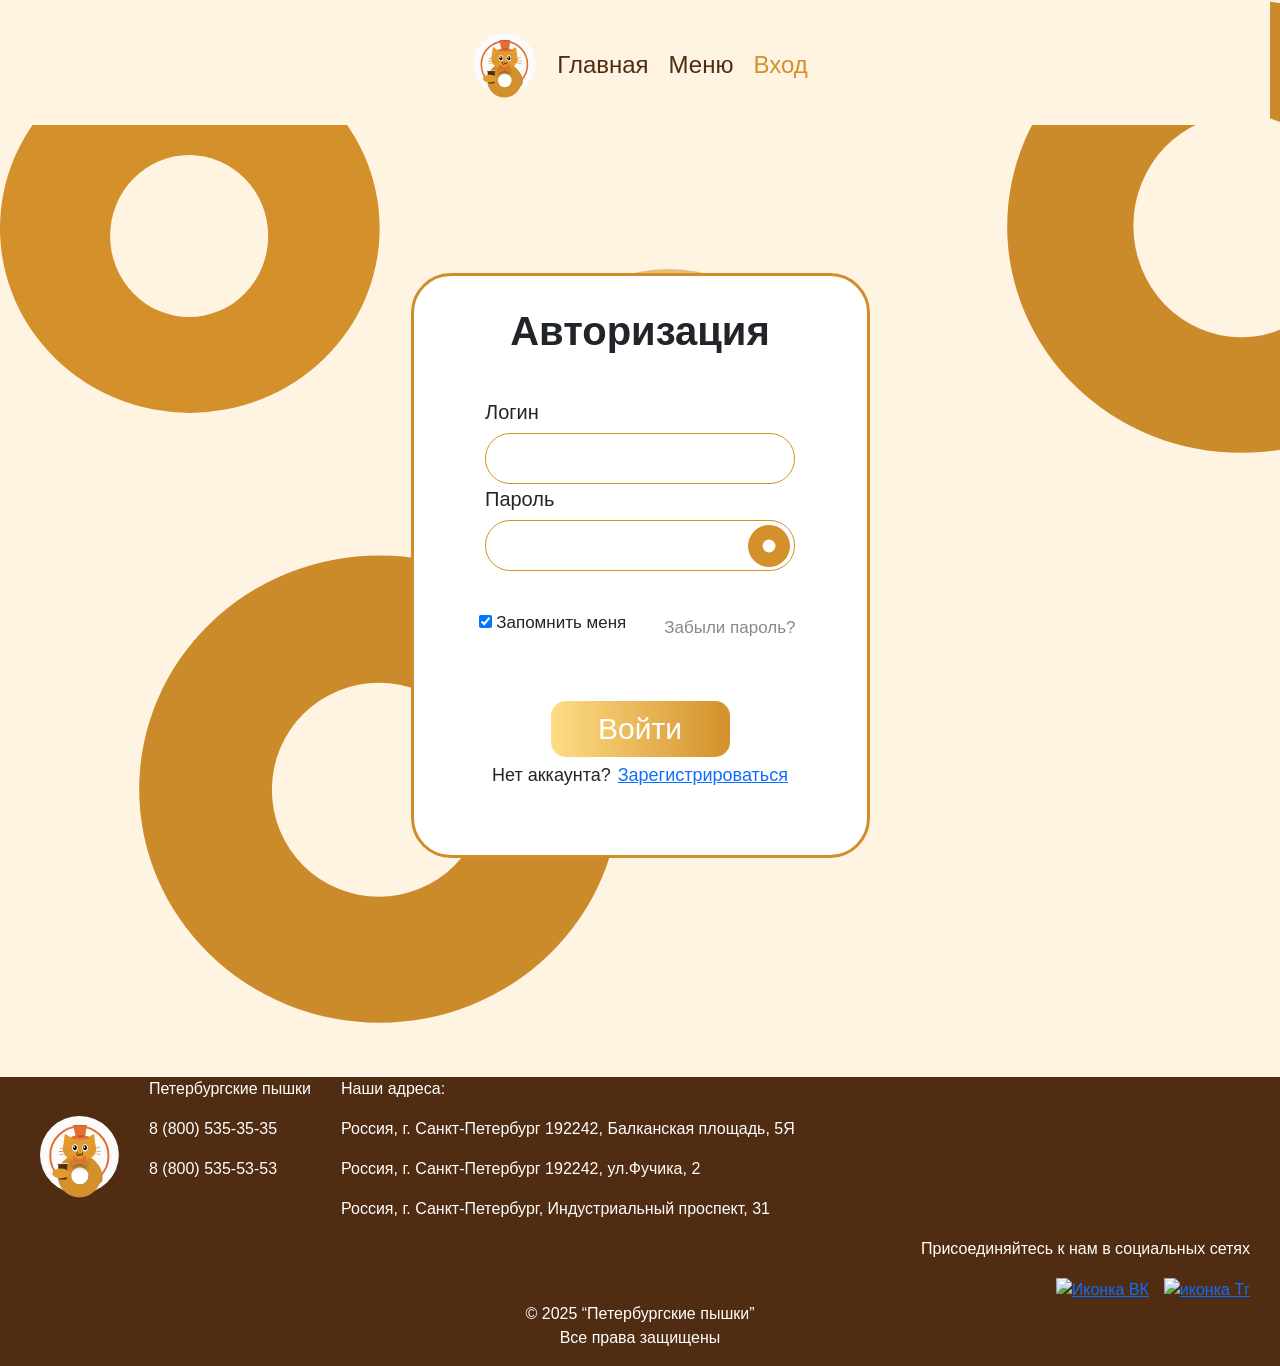
==== commit 67789595: "Update auth.html" ====
--- a/auth.html
+++ b/auth.html
@@ -55,7 +55,7 @@
                         <div class="field_login">
                             <label class="name_field">Логин <br>
                                 <input class="input_login" type="text" id="loginInput">
-                                <div class="error-message" id="loginError"></div>
+                               
                             </label>
                         </div>
                         <div class="field_RegAuth">
@@ -179,4 +179,5 @@
 <script src="web/js/java_script.js"></script>
 </body>
 
-</html>+
+</html>
--- a/web/css/style.css
+++ b/web/css/style.css
@@ -4015,4 +4015,45 @@
                 font-size: 16px;
                 padding: 12px 20px;
             }
-        }+
+
+            .productImgPSP{
+                width: 600px;
+                height: 600px;
+            }
+
+    
+.error-message {
+    color: #ff4444;
+    font-size: 14px;
+    margin-top: 5px;
+    display: none;
+}
+
+.input_login,
+.input_password {
+    border: 1px solid #ddd;
+    padding: 10px;
+    border-radius: 5px;
+    width: 100%;
+    box-sizing: border-box;
+}
+
+.password_main {
+    position: relative;
+}
+
+.password_control {
+    position: absolute;
+    top: 50%;
+    right: 10px;
+    transform: translateY(-50%);
+    width: 20px;
+    height: 20px;
+    background: url('data:image/svg+xml;utf8,<svg xmlns="http://www.w3.org/2000/svg" viewBox="0 0 24 24"><path d="M12 4.5C7 4.5 2.73 7.61 1 12c1.73 4.39 6 7.5 11 7.5s9.27-3.11 11-7.5c-1.73-4.39-6-7.5-11-7.5zM12 17c-2.76 0-5-2.24-5-5s2.24-5 5-5 5 2.24 5 5-2.24 5-5 5z"/></svg>') no-repeat center;
+    background-size: contain;
+    cursor: pointer;
+}
+
+
+
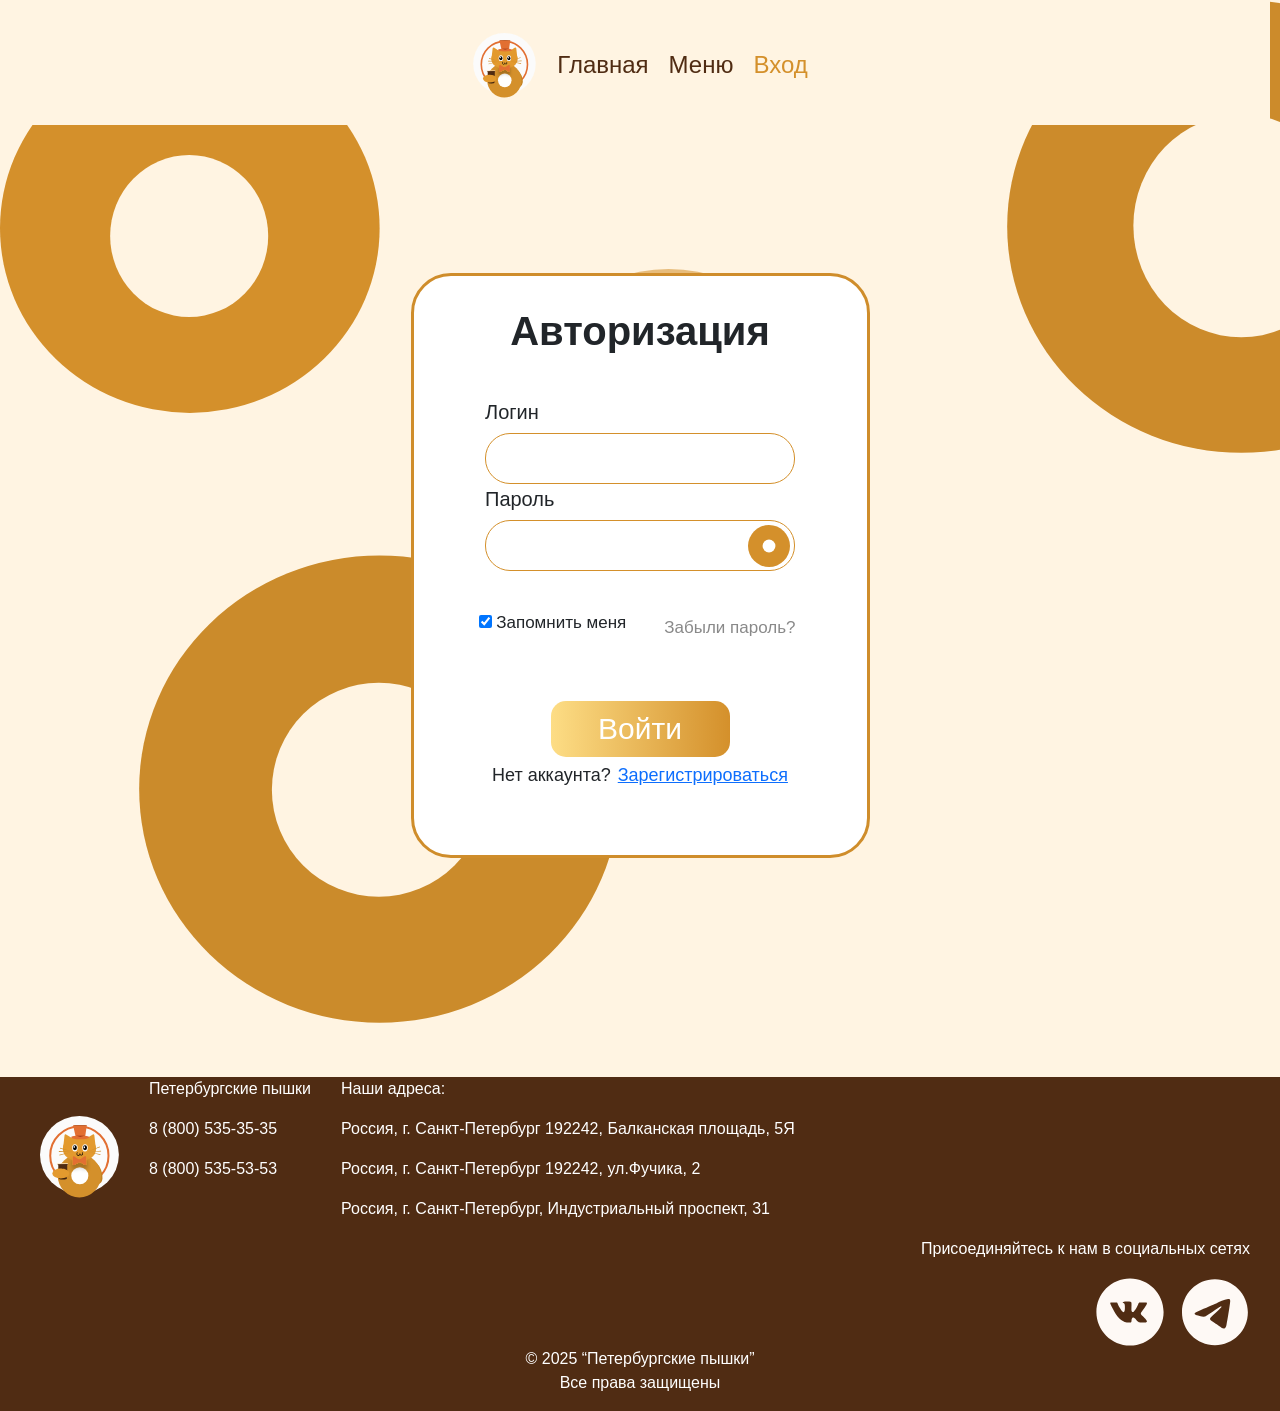
==== commit 638ea88c: "Update auth.html" ====
--- a/auth.html
+++ b/auth.html
@@ -128,8 +128,8 @@
                     <p class="text_social_network">Присоединяйтесь к нам в социальных сетях</p>
                 </div>
                 <div class="icons">
-                    <a href="https://vk.com/"><img src="Web/img/vk.svg" alt="Иконка ВК" class="PhotoVK"></a>
-                    <a href="https://web.telegram.org/a/"><img src="Web/img/tg.svg" alt="иконка Тг" class="PhotoTg"></a>
+                    <a href="https://vk.com/"><img src="web/img/vk.svg" alt="Иконка ВК" class="PhotoVK"></a>
+                    <a href="https://web.telegram.org/a/"><img src="web/img/tg.svg" alt="иконка Тг" class="PhotoTg"></a>
                 </div>
             </div>
 
@@ -181,3 +181,4 @@
 
 
 </html>
+
--- a/web/css/style.css
+++ b/web/css/style.css
@@ -2366,6 +2366,7 @@
     padding: 0 auto;
     justify-content: center;
     gap: 80px;
+    margin-botoom: 10px;
 }
 
 .nameMenu {
@@ -4030,7 +4031,7 @@
     display: none;
 }
 
-.input_login,
+
 .input_password {
     border: 1px solid #ddd;
     padding: 10px;
@@ -4057,3 +4058,5 @@
 
 
 
+
+
